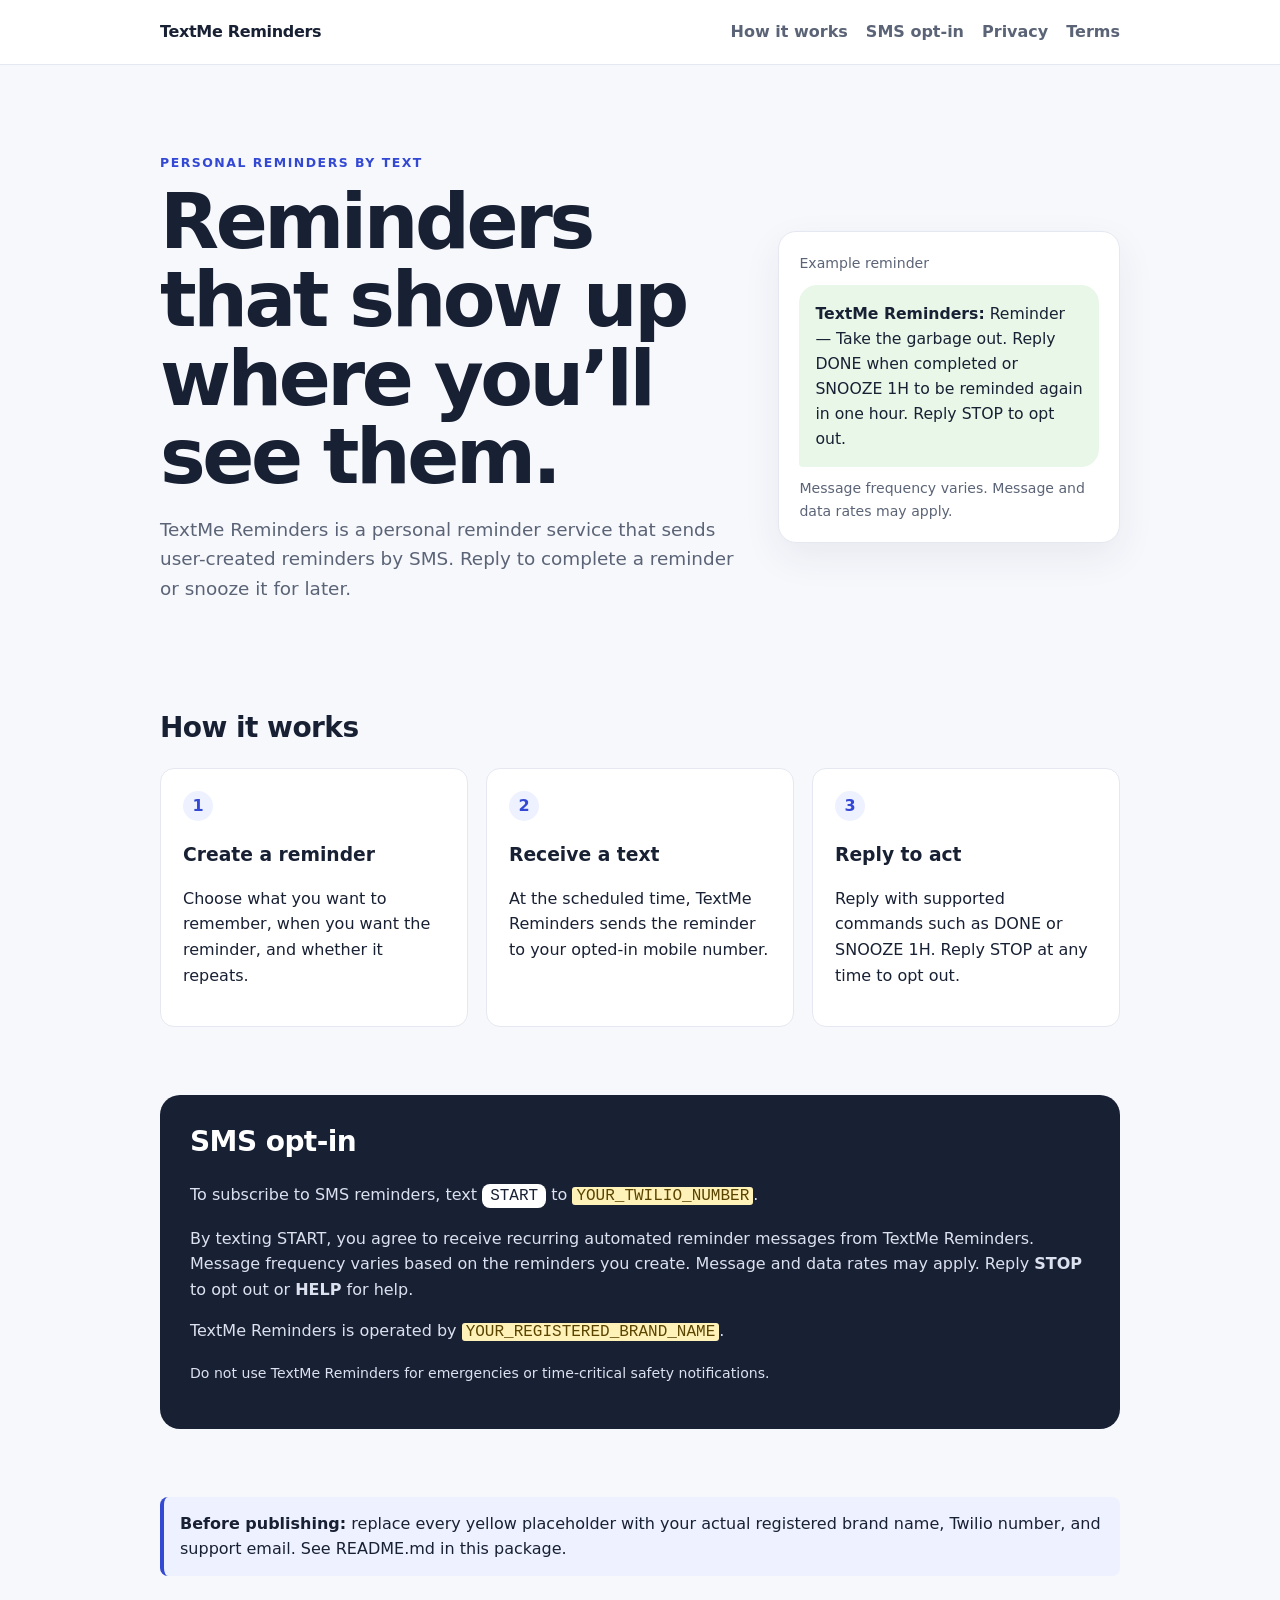
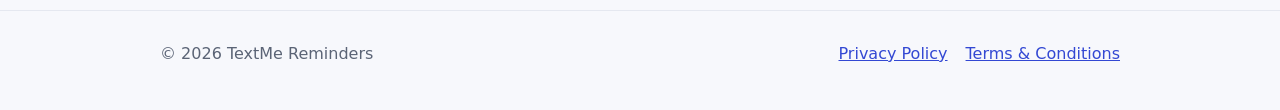
==== index.html @ b5690728 "Add files via upload" ====
<!doctype html>
<html lang="en">
<head>
  <meta charset="utf-8">
  <meta name="viewport" content="width=device-width, initial-scale=1">
  <title>TextMe Reminders</title>
  <meta name="description" content="TextMe Reminders sends user-created reminders by SMS and lets users reply to complete or snooze them.">
  <link rel="stylesheet" href="styles.css">
</head>
<body>
  <header class="site-header">
    <div class="container nav">
      <a class="brand" href="index.html">TextMe Reminders</a>
      <nav class="nav-links" aria-label="Primary navigation">
        <a href="#how-it-works">How it works</a>
        <a href="#sms-opt-in">SMS opt-in</a>
        <a href="privacy.html">Privacy</a>
        <a href="terms.html">Terms</a>
      </nav>
    </div>
  </header>

  <main>
    <section class="hero">
      <div class="container hero-grid">
        <div>
          <div class="eyebrow">Personal reminders by text</div>
          <h1>Reminders that show up where you’ll see them.</h1>
          <p class="lede">TextMe Reminders is a personal reminder service that sends user-created reminders by SMS. Reply to complete a reminder or snooze it for later.</p>
        </div>
        <div class="card sms-card" aria-label="Example SMS reminder">
          <div class="small">Example reminder</div>
          <div class="sms-bubble"><strong>TextMe Reminders:</strong> Reminder — Take the garbage out. Reply DONE when completed or SNOOZE 1H to be reminded again in one hour. Reply STOP to opt out.</div>
          <div class="small">Message frequency varies. Message and data rates may apply.</div>
        </div>
      </div>
    </section>

    <section id="how-it-works">
      <div class="container">
        <h2>How it works</h2>
        <div class="grid-3">
          <div class="step"><span class="step-num">1</span><h3>Create a reminder</h3><p>Choose what you want to remember, when you want the reminder, and whether it repeats.</p></div>
          <div class="step"><span class="step-num">2</span><h3>Receive a text</h3><p>At the scheduled time, TextMe Reminders sends the reminder to your opted-in mobile number.</p></div>
          <div class="step"><span class="step-num">3</span><h3>Reply to act</h3><p>Reply with supported commands such as DONE or SNOOZE 1H. Reply STOP at any time to opt out.</p></div>
        </div>
      </div>
    </section>

    <section id="sms-opt-in">
      <div class="container">
        <div class="optin">
          <h2>SMS opt-in</h2>
          <p>To subscribe to SMS reminders, text <span class="keyword">START</span> to <span class="placeholder">YOUR_TWILIO_NUMBER</span>.</p>
          <p>By texting START, you agree to receive recurring automated reminder messages from TextMe Reminders. Message frequency varies based on the reminders you create. Message and data rates may apply. Reply <strong>STOP</strong> to opt out or <strong>HELP</strong> for help.</p>
          <p>TextMe Reminders is operated by <span class="placeholder">YOUR_REGISTERED_BRAND_NAME</span>.</p>
          <p class="small">Do not use TextMe Reminders for emergencies or time-critical safety notifications.</p>
        </div>
      </div>
    </section>

    <section>
      <div class="container">
        <div class="notice"><strong>Before publishing:</strong> replace every yellow placeholder with your actual registered brand name, Twilio number, and support email. See README.md in this package.</div>
      </div>
    </section>
  </main>

  <footer>
    <div class="container footer-row">
      <div>© 2026 TextMe Reminders</div>
      <div class="footer-links">
        <a href="privacy.html">Privacy Policy</a>
        <a href="terms.html">Terms &amp; Conditions</a>
      </div>
    </div>
  </footer>
</body>
</html>
---- styles.css ----
:root {
  --bg: #f7f8fc;
  --card: #ffffff;
  --text: #182033;
  --muted: #5b6476;
  --line: #e5e8f0;
  --accent: #3348d3;
  --accent-dark: #2438b5;
  --soft: #eef1ff;
  --success: #0c7a55;
}

* { box-sizing: border-box; }
html { scroll-behavior: smooth; }
body {
  margin: 0;
  font-family: Inter, ui-sans-serif, system-ui, -apple-system, BlinkMacSystemFont, "Segoe UI", sans-serif;
  color: var(--text);
  background: var(--bg);
  line-height: 1.6;
}
a { color: var(--accent); }
a:hover { color: var(--accent-dark); }
.container { width: min(960px, calc(100% - 32px)); margin: 0 auto; }
.site-header {
  background: rgba(255,255,255,.96);
  border-bottom: 1px solid var(--line);
  position: sticky;
  top: 0;
  z-index: 10;
}
.nav { display: flex; align-items: center; justify-content: space-between; min-height: 64px; gap: 24px; }
.brand { font-weight: 800; text-decoration: none; color: var(--text); letter-spacing: -.02em; }
.nav-links { display: flex; gap: 18px; flex-wrap: wrap; }
.nav-links a { text-decoration: none; font-weight: 600; color: var(--muted); }
.nav-links a:hover { color: var(--text); }
.hero { padding: 88px 0 56px; }
.hero-grid { display: grid; grid-template-columns: 1.35fr .8fr; gap: 42px; align-items: center; }
.eyebrow { text-transform: uppercase; letter-spacing: .12em; font-size: .78rem; font-weight: 800; color: var(--accent); }
h1 { font-size: clamp(2.5rem, 7vw, 4.8rem); line-height: 1.02; letter-spacing: -.045em; margin: 10px 0 18px; }
h2 { font-size: 1.75rem; line-height: 1.2; margin-top: 0; letter-spacing: -.02em; }
h3 { margin-bottom: 6px; }
.lede { color: var(--muted); font-size: 1.15rem; max-width: 680px; }
.card {
  background: var(--card);
  border: 1px solid var(--line);
  border-radius: 18px;
  box-shadow: 0 14px 38px rgba(28, 38, 72, .07);
  padding: 28px;
}
.sms-card { padding: 20px; }
.sms-bubble {
  background: #e9f7e9;
  border-radius: 18px 18px 18px 4px;
  padding: 16px;
  margin: 10px 0;
  font-size: .98rem;
}
.small { font-size: .88rem; color: var(--muted); }
section { padding: 34px 0; }
.grid-3 { display: grid; grid-template-columns: repeat(3, 1fr); gap: 18px; }
.step { background: var(--card); border: 1px solid var(--line); border-radius: 14px; padding: 22px; }
.step-num { display: inline-grid; place-items: center; width: 30px; height: 30px; border-radius: 999px; background: var(--soft); color: var(--accent); font-weight: 800; }
.optin { background: var(--text); color: white; border-radius: 20px; padding: 30px; }
.optin p { color: #dce1ef; }
.keyword { font-family: ui-monospace, SFMono-Regular, Menlo, Consolas, monospace; background: #fff; color: var(--text); border-radius: 8px; padding: 3px 8px; }
.placeholder { background: #fff2b8; color: #5b4400; padding: 0 4px; border-radius: 3px; font-family: ui-monospace, SFMono-Regular, Menlo, Consolas, monospace; }
.notice { border-left: 4px solid var(--accent); background: var(--soft); padding: 14px 16px; border-radius: 8px; }
.policy { padding: 56px 0 72px; }
.policy h1 { font-size: clamp(2.25rem, 5vw, 3.6rem); }
.policy h2 { margin-top: 36px; }
.policy ul { padding-left: 24px; }
.meta { color: var(--muted); margin-bottom: 28px; }
footer { border-top: 1px solid var(--line); padding: 30px 0 48px; color: var(--muted); }
.footer-row { display: flex; justify-content: space-between; gap: 20px; flex-wrap: wrap; }
.footer-links { display: flex; gap: 18px; flex-wrap: wrap; }
code { background: #f1f3f8; padding: 2px 5px; border-radius: 4px; }
@media (max-width: 760px) {
  .hero { padding-top: 56px; }
  .hero-grid, .grid-3 { grid-template-columns: 1fr; }
  .nav { align-items: flex-start; padding: 14px 0; flex-direction: column; gap: 8px; }
}
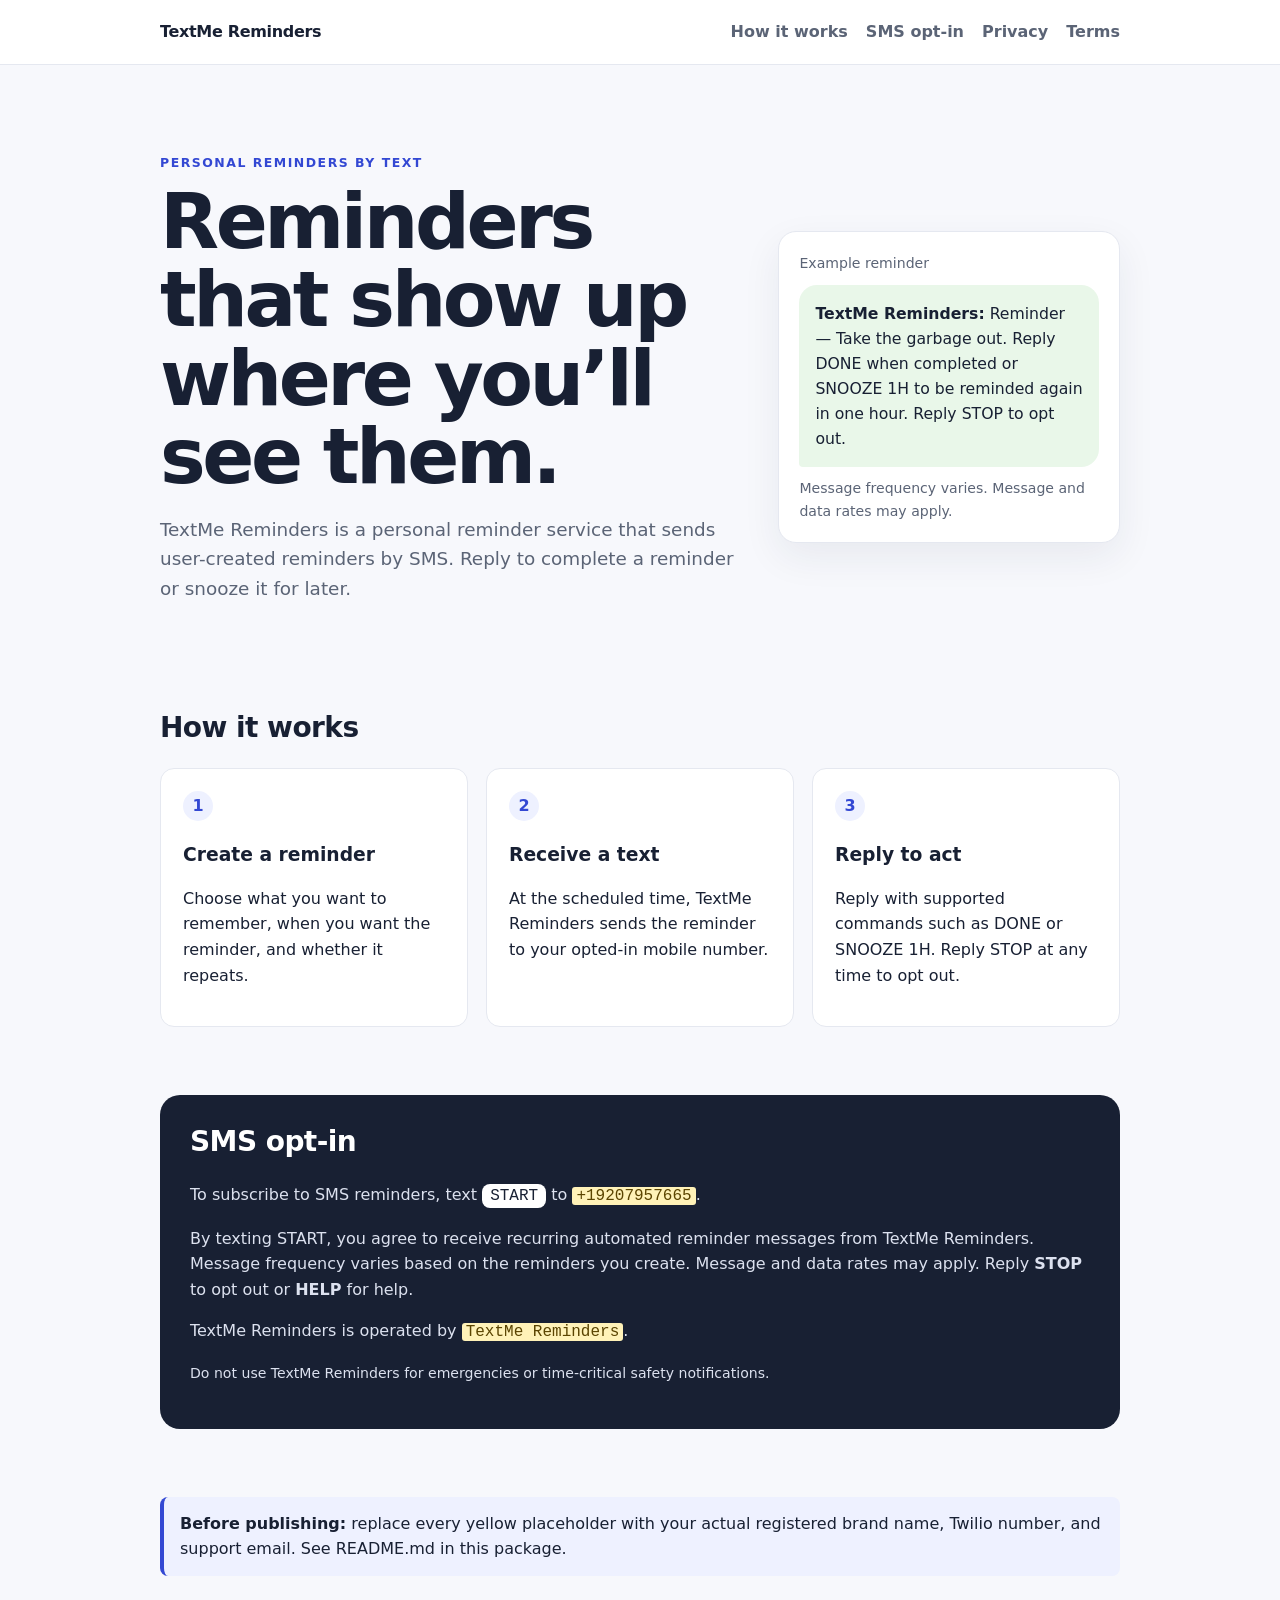
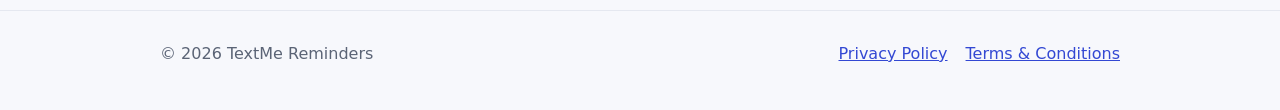
==== commit e871fca5: "Update index.html" ====
--- a/index.html
+++ b/index.html
@@ -51,9 +51,9 @@
       <div class="container">
         <div class="optin">
           <h2>SMS opt-in</h2>
-          <p>To subscribe to SMS reminders, text <span class="keyword">START</span> to <span class="placeholder">YOUR_TWILIO_NUMBER</span>.</p>
+          <p>To subscribe to SMS reminders, text <span class="keyword">START</span> to <span class="placeholder">+19207957665</span>.</p>
           <p>By texting START, you agree to receive recurring automated reminder messages from TextMe Reminders. Message frequency varies based on the reminders you create. Message and data rates may apply. Reply <strong>STOP</strong> to opt out or <strong>HELP</strong> for help.</p>
-          <p>TextMe Reminders is operated by <span class="placeholder">YOUR_REGISTERED_BRAND_NAME</span>.</p>
+          <p>TextMe Reminders is operated by <span class="placeholder">TextMe Reminders</span>.</p>
           <p class="small">Do not use TextMe Reminders for emergencies or time-critical safety notifications.</p>
         </div>
       </div>
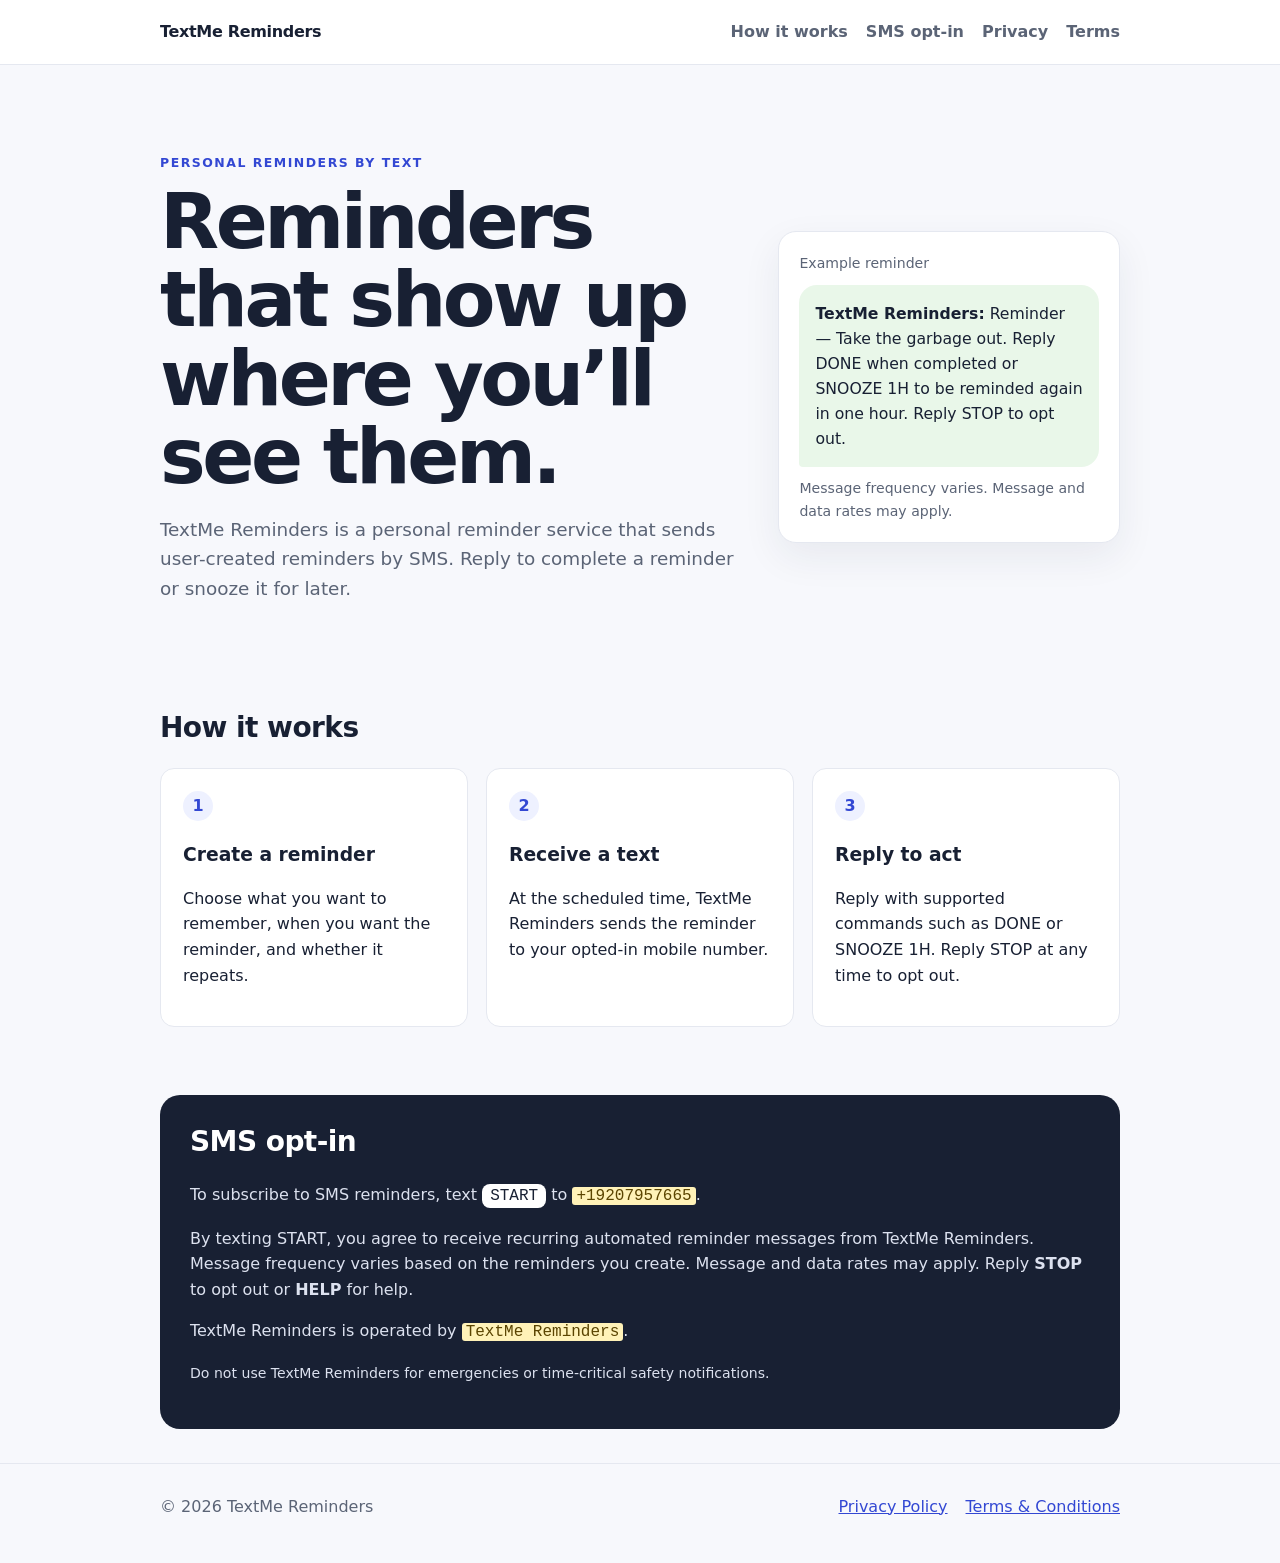
==== commit 073e90a5: "Update index.html" ====
--- a/index.html
+++ b/index.html
@@ -59,11 +59,7 @@
       </div>
     </section>
 
-    <section>
-      <div class="container">
-        <div class="notice"><strong>Before publishing:</strong> replace every yellow placeholder with your actual registered brand name, Twilio number, and support email. See README.md in this package.</div>
-      </div>
-    </section>
+  
   </main>
 
   <footer>
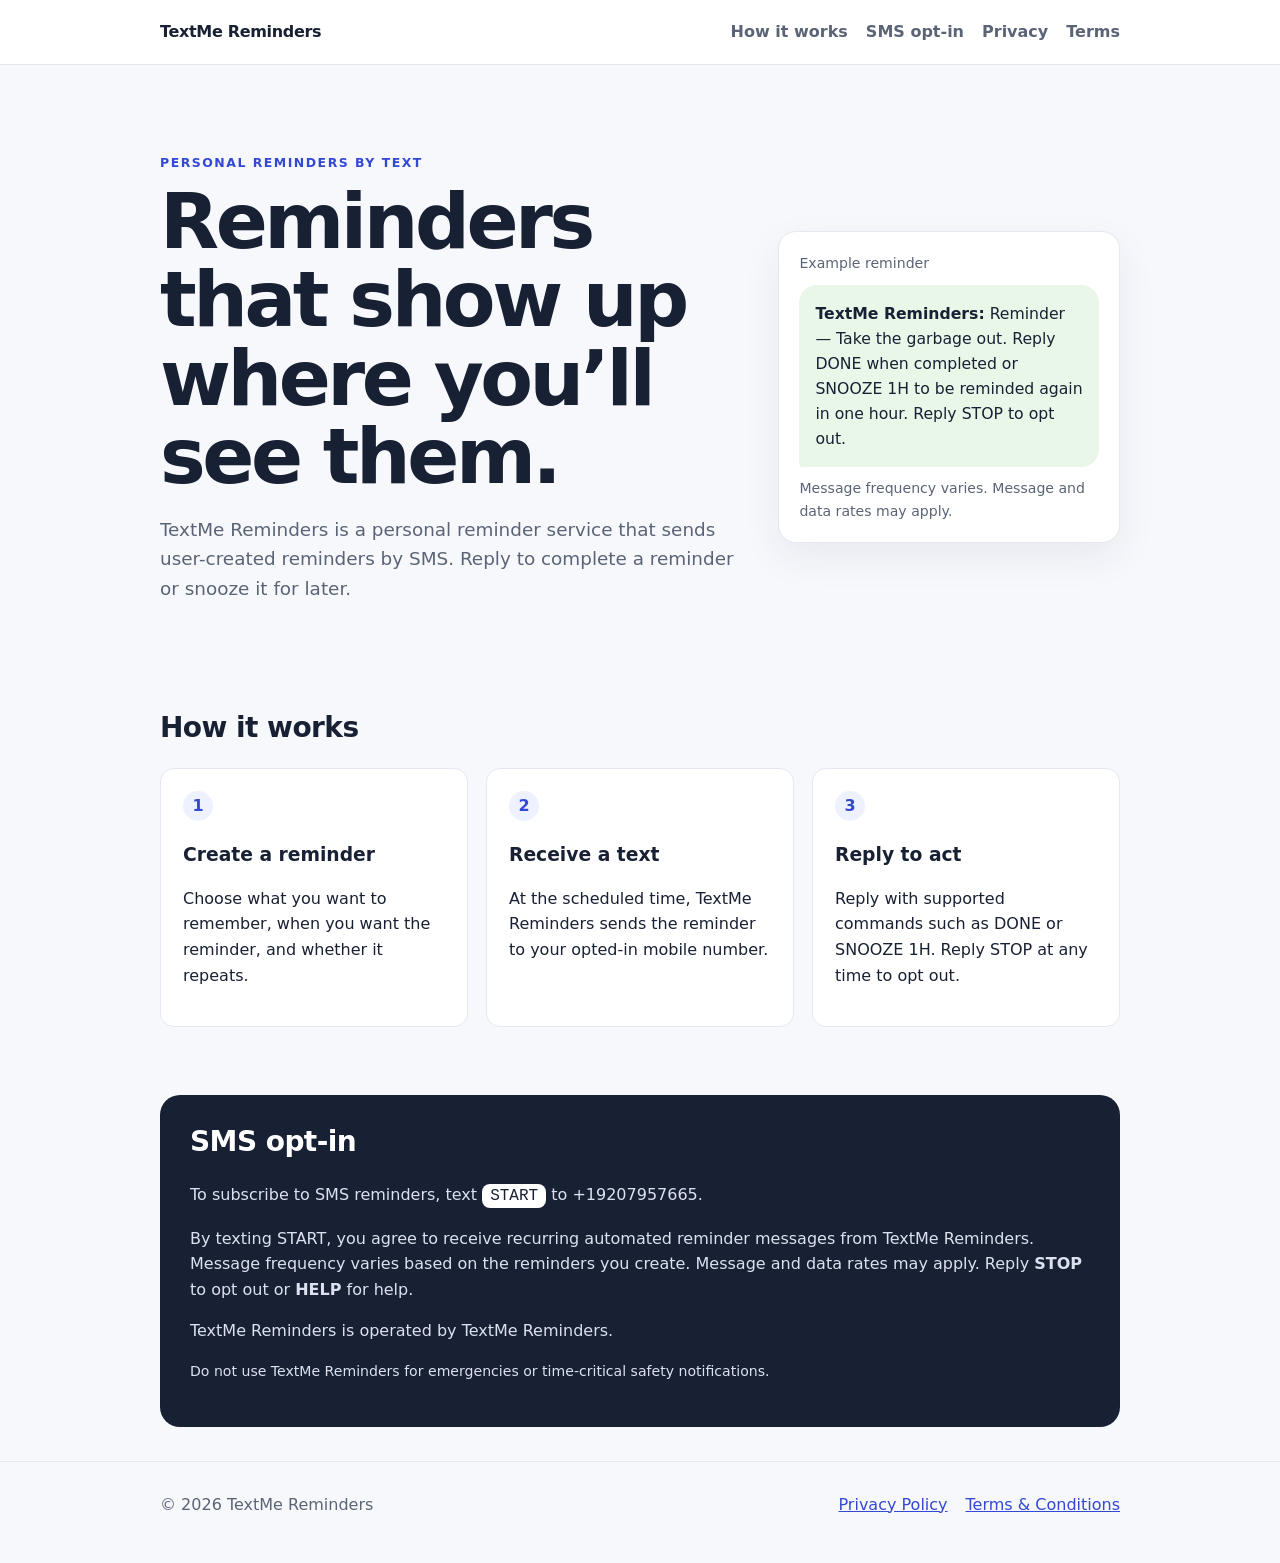
==== commit ae7821c1: "Update index.html" ====
--- a/index.html
+++ b/index.html
@@ -51,9 +51,9 @@
       <div class="container">
         <div class="optin">
           <h2>SMS opt-in</h2>
-          <p>To subscribe to SMS reminders, text <span class="keyword">START</span> to <span class="placeholder">+19207957665</span>.</p>
+          <p>To subscribe to SMS reminders, text <span class="keyword">START</span> to <span>+19207957665</span>.</p>
           <p>By texting START, you agree to receive recurring automated reminder messages from TextMe Reminders. Message frequency varies based on the reminders you create. Message and data rates may apply. Reply <strong>STOP</strong> to opt out or <strong>HELP</strong> for help.</p>
-          <p>TextMe Reminders is operated by <span class="placeholder">TextMe Reminders</span>.</p>
+          <p>TextMe Reminders is operated by <span>TextMe Reminders</span>.</p>
           <p class="small">Do not use TextMe Reminders for emergencies or time-critical safety notifications.</p>
         </div>
       </div>
